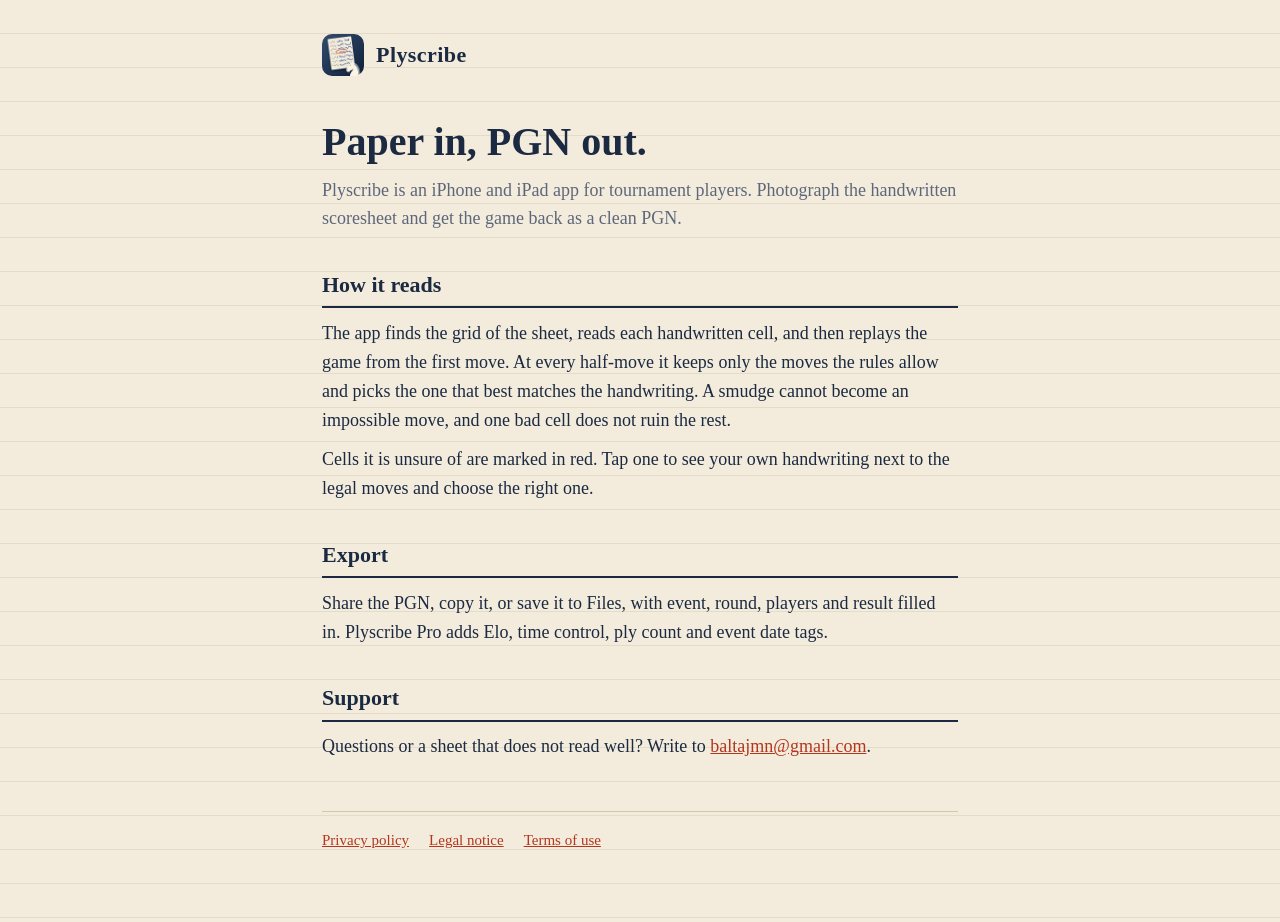
==== index.html @ 8e695fbb "Web y privacidad de Plyscribe" ====
<!doctype html>
<html lang="en">
<head>
<meta charset="utf-8">
<meta name="viewport" content="width=device-width, initial-scale=1">
<title>Plyscribe: scoresheet photo to PGN</title>
<meta name="description" content="Plyscribe reads a photographed handwritten chess scoresheet and writes a clean PGN, checking every move against the rules.">
<link rel="canonical" href="https://plyscribe.baltajmn.dev/">
<link rel="icon" href="/ply/icon-64.png" type="image/png">
<link rel="stylesheet" href="/ply/site.css">
</head>
<body>
<main>
<a class="brand" href="/"><img src="/ply/icon-180.png" alt="">Plyscribe</a>
<h1>Paper in, PGN out.</h1>
<p class="lede">Plyscribe is an iPhone and iPad app for tournament players. Photograph the handwritten scoresheet and get the game back as a clean PGN.</p>
<h2>How it reads</h2>
<p>The app finds the grid of the sheet, reads each handwritten cell, and then replays the game from the first move. At every half-move it keeps only the moves the rules allow and picks the one that best matches the handwriting. A smudge cannot become an impossible move, and one bad cell does not ruin the rest.</p>
<p>Cells it is unsure of are marked in red. Tap one to see your own handwriting next to the legal moves and choose the right one.</p>
<h2>Export</h2>
<p>Share the PGN, copy it, or save it to Files, with event, round, players and result filled in. Plyscribe Pro adds Elo, time control, ply count and event date tags.</p>
<h2>Support</h2>
<p>Questions or a sheet that does not read well? Write to <a href="mailto:baltajmn@gmail.com?subject=Plyscribe">baltajmn@gmail.com</a>.</p>
<footer><a href="/privacy/">Privacy policy</a><a href="/legal.html">Legal notice</a><a href="https://www.apple.com/legal/internet-services/itunes/dev/stdeula/">Terms of use</a></footer>
</main>
</body>
</html>
---- ply/site.css ----
:root { --paper:#f3ecdd; --sheet:#fbf7ec; --ink:#1b2a41; --soft:#5e6779; --rule:#d2c8af; --pen:#b3361f; }
* { box-sizing: border-box; }
body { margin:0; background:var(--paper) repeating-linear-gradient(to bottom, transparent 0, transparent 33px, rgba(210,200,175,.45) 33px, rgba(210,200,175,.45) 34px); color:var(--ink); font:18px/1.6 "New York", Georgia, "Times New Roman", serif; }
main { max-width:680px; margin:0 auto; padding:34px 22px 70px; }
.brand { display:inline-flex; align-items:center; gap:12px; color:var(--ink); text-decoration:none; font-weight:700; font-size:22px; letter-spacing:.02em; }
.brand img { width:42px; height:42px; border-radius:10px; }
h1 { font-size:40px; line-height:1.15; margin:34px 0 8px; }
h2 { font-size:22px; margin:34px 0 6px; padding-bottom:4px; border-bottom:2px solid var(--ink); }
p, li { margin:.6em 0; }
.lede { color:var(--soft); }
.box { background:var(--sheet); border:1px solid var(--rule); border-left:4px solid var(--pen); padding:4px 18px; margin:22px 0; }
a { color:var(--pen); }
table { width:100%; border-collapse:collapse; background:var(--sheet); border:1px solid var(--rule); }
th, td { text-align:left; padding:9px 12px; border-bottom:1px solid var(--rule); vertical-align:top; font-size:16px; }
th { width:30%; color:var(--soft); font-weight:600; }
footer { margin-top:50px; padding-top:16px; border-top:1px solid var(--rule); font-size:15px; display:flex; gap:20px; flex-wrap:wrap; }
.stamp { display:inline-block; border:2px solid var(--pen); color:var(--pen); padding:2px 10px; border-radius:4px; transform:rotate(-3deg); font:700 16px ui-monospace, Menlo, monospace; }
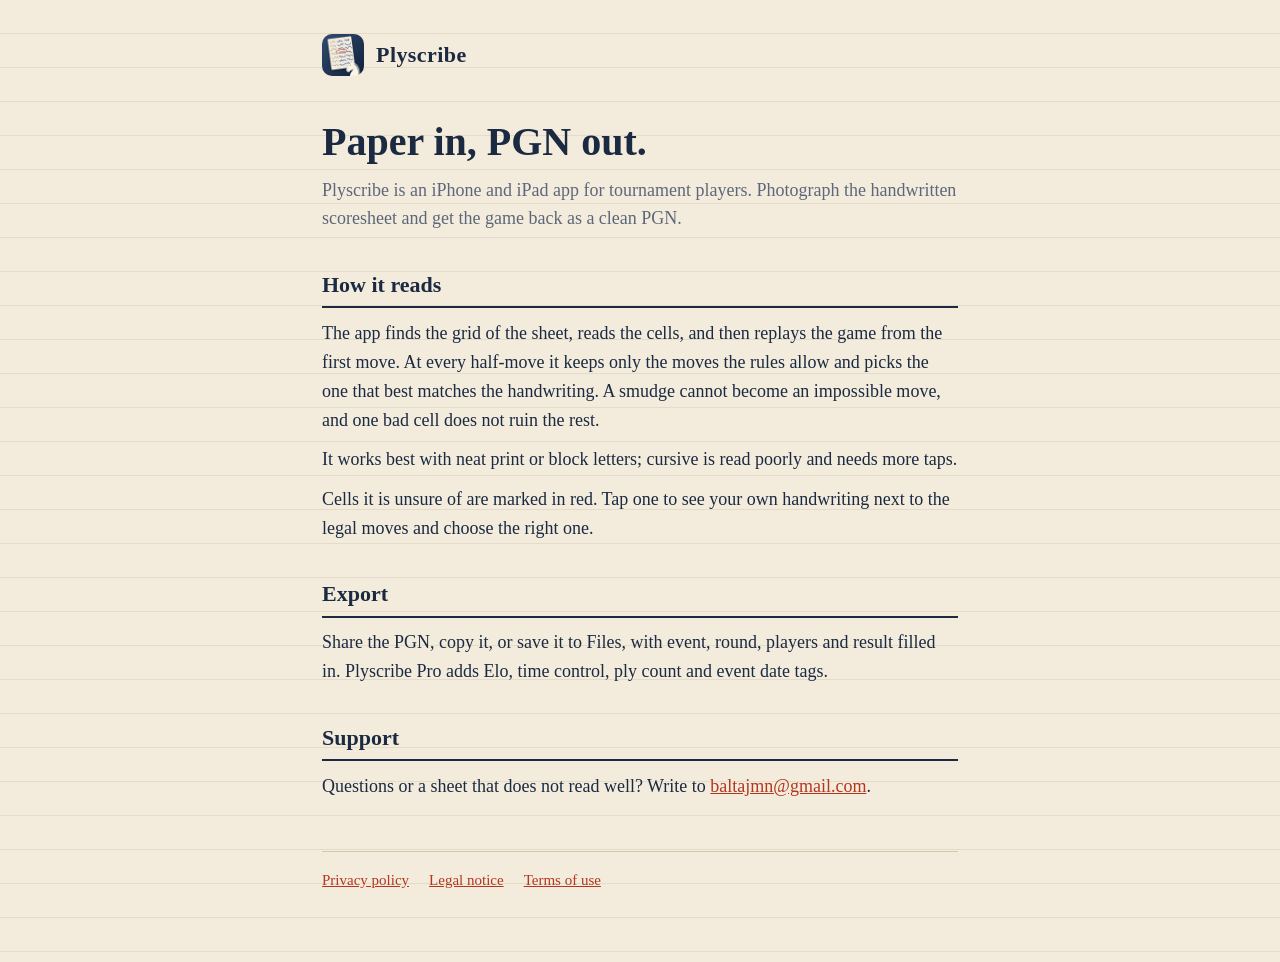
==== commit 3036a86a: "Aviso de letra cursiva" ====
--- a/index.html
+++ b/index.html
@@ -15,7 +15,8 @@
 <h1>Paper in, PGN out.</h1>
 <p class="lede">Plyscribe is an iPhone and iPad app for tournament players. Photograph the handwritten scoresheet and get the game back as a clean PGN.</p>
 <h2>How it reads</h2>
-<p>The app finds the grid of the sheet, reads each handwritten cell, and then replays the game from the first move. At every half-move it keeps only the moves the rules allow and picks the one that best matches the handwriting. A smudge cannot become an impossible move, and one bad cell does not ruin the rest.</p>
+<p>The app finds the grid of the sheet, reads the cells, and then replays the game from the first move. At every half-move it keeps only the moves the rules allow and picks the one that best matches the handwriting. A smudge cannot become an impossible move, and one bad cell does not ruin the rest.</p>
+<p>It works best with neat print or block letters; cursive is read poorly and needs more taps.</p>
 <p>Cells it is unsure of are marked in red. Tap one to see your own handwriting next to the legal moves and choose the right one.</p>
 <h2>Export</h2>
 <p>Share the PGN, copy it, or save it to Files, with event, round, players and result filled in. Plyscribe Pro adds Elo, time control, ply count and event date tags.</p>
